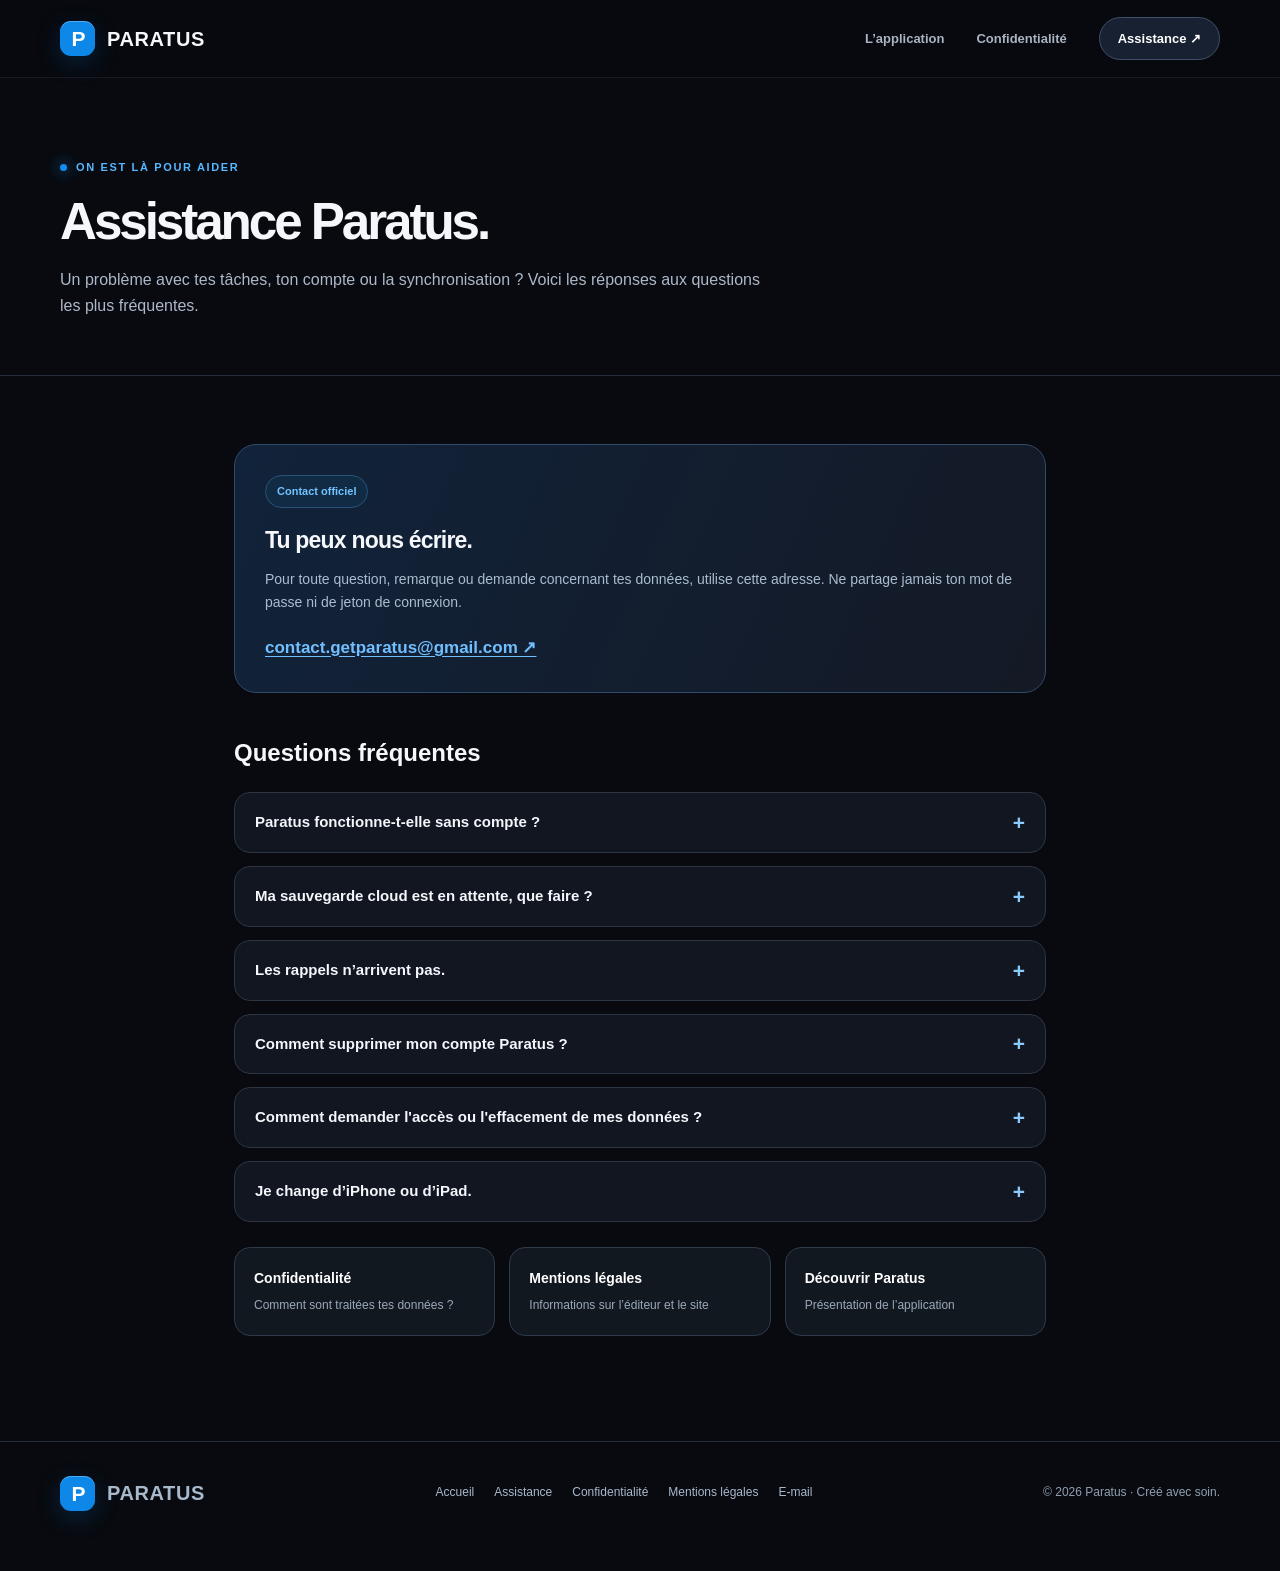
==== assistance.html @ 4e9876fb "Création du site officiel Paratus" ====
<!doctype html><html lang="fr"><head><title>Assistance — Paratus</title><meta name="description" content="Aide, réponses aux questions fréquentes et contact officiel Paratus."><link rel="canonical" href="https://getparatus.fr/assistance.html"><meta charset="utf-8"><meta name="viewport" content="width=device-width,initial-scale=1"><meta name="theme-color" content="#080a0f"><link rel="icon" href="assets/mark.svg" type="image/svg+xml"><link rel="stylesheet" href="assets/styles.css"><meta name="author" content="Paratus"><meta name="robots" content="noindex,nofollow"></head><body><a class="skip" href="#contenu">Passer au contenu</a><header class="nav-shell"><nav class="nav container" aria-label="Navigation principale"><a class="wordmark" href="index.html" aria-label="Paratus, accueil"><span class="mark" aria-hidden="true">P</span> PARATUS</a><div class="links"><a href="index.html" data-nav="home">L’application</a><a href="confidentialite.html" data-nav="privacy">Confidentialité</a><a href="assistance.html" class="nav-contact" data-nav="support" aria-current="page">Assistance ↗</a></div></nav></header><main id="contenu"><header class="page-hero"><div class="container"><span class="eyebrow">On est là pour aider</span><h1>Assistance Paratus.</h1><p>Un problème avec tes tâches, ton compte ou la synchronisation ? Voici les réponses aux questions les plus fréquentes.</p></div></header><div class="page-body"><div class="contact-panel"><span class="pill">Contact officiel</span><h2 style="margin-top:14px">Tu peux nous écrire.</h2><p>Pour toute question, remarque ou demande concernant tes données, utilise cette adresse. Ne partage jamais ton mot de passe ni de jeton de connexion.</p><a class="contact-mail" href="mailto:contact.getparatus@gmail.com?subject=Assistance%20Paratus">contact.getparatus@gmail.com ↗</a></div><h2>Questions fréquentes</h2><div class="faq"><details><summary>Paratus fonctionne-t-elle sans compte ?</summary><p>Oui. Tes tâches, matières et préférences restent sur l’appareil. La synchronisation avec Firebase nécessite une connexion facultative via Google ou Apple.</p></details><details><summary>Ma sauvegarde cloud est en attente, que faire ?</summary><p>Vérifie ta connexion Internet, puis consulte Réglages → Profil et compte → Sauvegarde et synchronisation. La reprise s’effectue lorsque l’application est utilisée et qu’une connexion est disponible. Si un conflit est signalé, évite de supprimer ou réinstaller l’application avant de demander de l’aide.</p></details><details><summary>Les rappels n’arrivent pas.</summary><p>Vérifie les autorisations de notification d’iOS/iPadOS, les préférences de rappel de Paratus et les horaires des tâches. Les rappels sont locaux et soumis aux limitations du système.</p></details><details><summary>Comment supprimer mon compte Paratus ?</summary><p>Dans Paratus, ouvre Réglages → Profil et compte → Supprimer mon compte et suis les confirmations. Cette action ne supprime pas ton compte Google ni ton identifiant Apple personnel. En cas de difficulté, écris-nous à l’adresse ci-dessus.</p></details><details><summary>Comment demander l'accès ou l'effacement de mes données ?</summary><p>Écris-nous depuis l’adresse liée à ton compte, en précisant qu’il s’agit d’une demande relative aux données personnelles. N’envoie pas d’informations confidentielles supplémentaires sans nécessité.</p></details><details><summary>Je change d’iPhone ou d’iPad.</summary><p>Si tu utilisais la synchronisation avec un compte, reconnecte-toi avec la même identité Google ou Apple. Avant toute réinitialisation de ton ancien appareil, vérifie que la sauvegarde est à jour.</p></details></div><div class="more-grid"><a href="confidentialite.html">Confidentialité <small>Comment sont traitées tes données ?</small></a><a href="mentions-legales.html">Mentions légales <small>Informations sur l’éditeur et le site</small></a><a href="index.html">Découvrir Paratus <small>Présentation de l’application</small></a></div></div></main><footer class="footer"><div class="container footer-grid"><a class="wordmark" href="index.html"><span class="mark" aria-hidden="true">P</span> PARATUS</a><div class="footer-links"><a href="index.html">Accueil</a><a href="assistance.html">Assistance</a><a href="confidentialite.html">Confidentialité</a><a href="mentions-legales.html">Mentions légales</a><a href="mailto:contact.getparatus@gmail.com">E-mail</a></div><span>© 2026 Paratus · Créé avec soin.</span></div></footer></body></html>
---- assets/styles.css ----
:root{--bg:#080a0f;--surface:#10141d;--surface2:#151b27;--border:#29303e;--ink:#f5f7fb;--muted:#a0aabe;--muted2:#79869a;--blue:#118cf1;--blue2:#56b8ff;--purple:#ae77de;--radius:26px}*{box-sizing:border-box}html{scroll-behavior:smooth}body{margin:0;background:var(--bg);color:var(--ink);font-family:Inter,ui-sans-serif,-apple-system,BlinkMacSystemFont,"Segoe UI",sans-serif;font-size:16px;line-height:1.65;-webkit-font-smoothing:antialiased}a{color:inherit}button,input{font:inherit}a:focus-visible,button:focus-visible{outline:3px solid var(--blue2);outline-offset:4px;border-radius:4px}::selection{background:#1777b7;color:white}.skip{position:absolute;left:-9999px;top:0;background:#fff;color:#000;padding:9px;z-index:99}.skip:focus{left:12px;top:12px} .container{width:min(1160px,calc(100% - 48px));margin-inline:auto}.nav-shell{position:sticky;top:0;z-index:50;background:rgba(8,10,15,.78);backdrop-filter:blur(22px);border-bottom:1px solid rgba(255,255,255,.07)}.nav{height:77px;display:flex;align-items:center;gap:40px;justify-content:space-between}.wordmark{display:inline-flex;align-items:center;gap:12px;font-size:20px;font-weight:850;letter-spacing:.03em;text-decoration:none;line-height:1}.mark{width:35px;height:35px;display:grid;place-items:center;background:#0e88e8;border-radius:11px;box-shadow:inset 0 1px 0 #73c5ff99,0 7px 25px #0381e738;font-size:21px;letter-spacing:-.09em;font-weight:800;color:white}.links{display:flex;align-items:center;gap:32px}.links a{font-size:13px;font-weight:650;color:#abb3c2;text-decoration:none;transition:color .15s}.links a:hover,.links a[aria-current=page]{color:#fff}.nav-contact{border:1px solid #405068;background:#182132;padding:10px 18px!important;border-radius:999px;color:#fff!important}.nav-contact:hover{border-color:#76bfff!important}.hero{position:relative;padding:106px 0 90px;overflow:hidden}.hero:before{content:"";position:absolute;pointer-events:none;width:760px;height:650px;right:-130px;top:-140px;background:radial-gradient(closest-side,#0b56a029,transparent 75%);filter:blur(12px)}.hero .container{display:grid;grid-template-columns:minmax(0,1fr) minmax(390px,500px);align-items:center;gap:60px}.eyebrow{display:inline-flex;align-items:center;gap:9px;text-transform:uppercase;letter-spacing:.15em;font-weight:780;font-size:11px;color:var(--blue2)}.eyebrow:before{content:"";width:7px;height:7px;background:var(--blue);border-radius:50%;box-shadow:0 0 14px #1697ff}.hero h1{font-size:clamp(48px,5.1vw,77px);line-height:1.045;letter-spacing:-.066em;font-weight:780;margin:23px 0 25px;max-width:660px}.hero h1 em{font-style:normal;color:#50b4ff}.lead{color:var(--muted);font-size:18px;line-height:1.8;max-width:550px;margin:0}.cta-row{display:flex;gap:12px;flex-wrap:wrap;margin:36px 0 27px}.btn{display:inline-flex;gap:9px;align-items:center;justify-content:center;min-height:50px;padding:11px 21px;border-radius:14px;border:1px solid #374152;text-decoration:none;font-weight:680;font-size:13px;transition:background .2s,border-color .2s,transform .2s}.btn:hover{transform:translateY(-2px)}.btn.primary{background:var(--blue);border-color:var(--blue);color:#fff;box-shadow:0 12px 35px #0886e62b}.btn.primary:hover{background:#259efa}.btn.ghost{background:#141923}.btn.ghost:hover{background:#212a39}.hero-note{color:#7d8899;font-size:12px;display:flex;align-items:center;gap:9px}.hero-note:before{content:"";width:18px;height:18px;background:radial-gradient(circle,#1fbe9f 3px,transparent 4px);border:1px solid #286559;border-radius:100%}.product-scene{min-height:590px;display:flex;align-items:center;justify-content:center;position:relative}.product-scene:after{content:"";position:absolute;z-index:-1;width:370px;height:500px;background:radial-gradient(#167cbb2d,transparent 70%);filter:blur(22px)}.phone{width:320px;height:594px;border:8px solid #292e3a;border-radius:49px;background:#070b10;box-shadow:0 40px 100px #000a,0 0 0 1px #59687d50,inset 0 0 0 1px #000;position:relative;overflow:hidden;transform:rotate(6deg);transition:transform .4s}.phone:hover{transform:rotate(3deg) translateY(-5px)}.phone:before{content:"";position:absolute;z-index:10;top:9px;left:50%;transform:translateX(-50%);width:88px;height:21px;border-radius:15px;background:#030406}.phone-screen{padding:51px 18px 19px;height:100%;overflow:hidden}.mini-top{font-size:9px;color:#909aa8;letter-spacing:.06em;text-transform:uppercase}.mini-head{font-size:26px;font-weight:780;letter-spacing:-.045em;line-height:1.2;margin:5px 0 24px}.mini-section{display:flex;justify-content:space-between;align-items:center;font-size:10px;color:#aab4c5;margin-bottom:13px}.mini-section strong{font-size:15px;color:#fff}.mini-calendar{display:grid;grid-template-columns:repeat(7,1fr);gap:4px;margin:0 0 21px}.mini-day{padding:8px 0;text-align:center;border-radius:9px;background:#111823;border:1px solid #293345;font-size:10px;color:#9daabd}.mini-day span{display:block;font-size:7px;color:#63758a}.mini-day.current{background:#0d63b1;border-color:#168ff0;color:white}.mini-day.current span{color:#c1e6ff}.mini-task{padding:13px;background:linear-gradient(115deg,#1b2537,#101923);border:1px solid #334764;border-left:3px solid #5caeff;border-radius:15px;margin-bottom:9px}.mini-task.purple{border-left-color:#bc8cf2;background:linear-gradient(110deg,#242038,#171321)}.mini-task .tag{display:block;font-size:8px;letter-spacing:.1em;font-weight:800;text-transform:uppercase;color:#8abdf0}.mini-task.purple .tag{color:#bda0ec}.mini-task strong{display:block;font-size:12px;line-height:1.3;margin-top:5px;color:#f9fafe}.mini-task small{display:block;margin-top:9px;color:#93a6bd;font-size:9px}.mini-floating{position:absolute;z-index:3;right:-4%;top:22%;background:#151c29e9;border:1px solid #465b74;box-shadow:0 25px 60px #0009;padding:16px 20px;border-radius:17px;font-size:11px;font-weight:700;transform:rotate(-6deg);backdrop-filter:blur(12px)}.mini-floating .fstatus{color:#70d5b6;font-size:10px;margin-bottom:4px}.mini-floating strong{font-size:14px}.float-dots{position:absolute;left:0;bottom:17%;border:1px solid #344054;background:#141923e8;border-radius:12px;padding:15px 18px;box-shadow:0 12px 40px #0007;font-size:11px;color:#c4cde0;transform:rotate(-7deg)}.float-dots .dots{display:flex;gap:5px;margin-bottom:8px}.float-dots i{display:block;width:19px;height:5px;border-radius:9px;background:#168bf2}.float-dots i:nth-child(2){background:#bd8bea;width:12px}.float-dots i:nth-child(3){background:#48c9a8;width:9px}.section{padding:92px 0}.section-title{font-size:clamp(31px,3vw,48px);letter-spacing:-.055em;font-weight:770;line-height:1.13;margin:12px 0 17px;max-width:670px}.section-intro{color:#9eabbd;max-width:650px;font-size:16px;margin:0 0 39px}.features{display:grid;grid-template-columns:repeat(3,1fr);gap:16px}.feature{background:linear-gradient(135deg,#141922,#10141b);border:1px solid #293241;border-radius:22px;padding:28px;min-height:255px}.feature svg{width:32px;height:32px;margin-bottom:19px}.feature h3{font-size:18px;line-height:1.3;letter-spacing:-.028em;margin:0 0 8px}.feature p{font-size:13px;line-height:1.75;color:#98a5b7;margin:0}.feature .feature-icon{display:grid;place-items:center;width:48px;height:48px;background:#14273d;border:1px solid #234669;border-radius:15px;margin-bottom:20px;color:#4db4ff;font-size:23px}.feature:nth-child(2) .feature-icon{background:#281a36;border-color:#503763;color:#cc9afa}.feature:nth-child(3) .feature-icon{background:#163029;border-color:#295746;color:#76d9aa}.statement{margin:40px 0 0;background:linear-gradient(110deg,#0b3970,#132239 70%);border:1px solid #2c608e;border-radius:28px;padding:44px 48px;display:flex;align-items:center;gap:40px;justify-content:space-between}.statement h3{font-size:28px;letter-spacing:-.045em;line-height:1.16;margin:0 0 10px}.statement p{margin:0;color:#b6d2e9;max-width:580px;font-size:14px}.privacy-callout{margin:20px 0 0;display:grid;grid-template-columns:1fr 1fr;gap:16px}.info-tile{border-radius:22px;background:#111723;border:1px solid #29384c;padding:30px}.info-tile h3{font-size:17px;letter-spacing:-.02em;margin:0 0 6px}.info-tile p{font-size:13px;color:#9aacc2;margin:0 0 20px}.quiet-link{color:#69bcff;font-size:13px;font-weight:650;text-decoration:none}.quiet-link:hover{text-decoration:underline}.footer{border-top:1px solid #26303b;margin-top:50px;padding:34px 0 60px;color:#90a0b1;font-size:12px}.footer-grid{display:flex;gap:25px;flex-wrap:wrap;align-items:center;justify-content:space-between}.footer a{color:#a8b9cc;text-decoration:none}.footer a:hover{color:#fff}.footer-links{display:flex;gap:20px;flex-wrap:wrap}.page-hero{padding:75px 0 40px;border-bottom:1px solid #242c39}.page-hero h1{font-size:clamp(37px,4vw,59px);line-height:1.1;letter-spacing:-.06em;margin:15px 0}.page-hero p{max-width:720px;color:#aeb8c8;font-size:16px}.page-body{max-width:860px;margin:0 auto;padding:48px 24px 55px}.legal-banner{background:#172130;border:1px solid #4c647a;border-radius:17px;padding:18px 22px;color:#c1d3e4;font-size:13px;margin-bottom:32px}.legal-banner strong{color:white}.legal-section{padding:23px 0 27px;border-bottom:1px solid #27303b}.legal-section h2{font-size:20px;line-height:1.4;letter-spacing:-.028em;margin:0 0 12px}.legal-section p,.legal-section li{margin:0 0 10px;color:#abb6c7;font-size:14px;line-height:1.82}.legal-section a,.page-body a{color:#71bfff;text-underline-offset:3px}.page-body h3{font-size:16px}.contact-panel{padding:30px;background:linear-gradient(115deg,#11233a,#141925);border-radius:22px;border:1px solid #324b6a;margin:20px 0 40px}.contact-panel h2{font-size:23px;letter-spacing:-.035em;margin:0 0 8px}.contact-panel p{color:#aabdd0;font-size:14px;margin:0 0 20px}.contact-mail{font-size:17px;overflow-wrap:anywhere;font-weight:650;color:#8accff}.faq{display:grid;gap:13px}.faq details{border:1px solid #2c3543;background:#111620;border-radius:16px;padding:17px 20px}.faq summary{list-style:none;cursor:pointer;color:#f4f7fb;font-size:15px;font-weight:700;display:flex;align-items:center;justify-content:space-between}.faq summary::-webkit-details-marker{display:none}.faq summary:after{content:'+';color:#8acaff;font-size:21px;line-height:1}.faq details[open] summary:after{content:'–'}.faq details p{font-size:14px;color:#a9b4c5;margin:12px 0 0}.footer-min{padding:42px 0 65px;border-top:1px solid #27303b}.footer-min .container{display:flex;justify-content:space-between;gap:25px;flex-wrap:wrap;font-size:13px;color:#8e9dae}.footer-min a{color:#9cb9d0;text-decoration:none}.pill{display:inline-flex;padding:6px 11px;border:1px solid #28547c;border-radius:999px;background:#112b45;color:#73c4ff;font-size:11px;font-weight:700}.more-grid{display:grid;grid-template-columns:repeat(3,1fr);gap:14px;margin:25px 0 0}.more-grid a{border:1px solid #2e3a4a;background:#121820;border-radius:16px;text-decoration:none;padding:19px;display:flex;flex-direction:column;gap:6px;color:white;font-size:14px;font-weight:700}.more-grid small{font-size:12px;font-weight:400;color:#9aa9ba}.more-grid a:hover{border-color:#467cad}@media(max-width:1000px){.hero .container{gap:25px;grid-template-columns:1fr 390px}.mini-floating{right:-2%}.hero h1{font-size:58px}}@media(max-width:800px){.links{gap:14px}.links a{font-size:12px}.hero{padding-top:65px}.hero .container{grid-template-columns:1fr}.hero h1{font-size:clamp(48px,9vw,67px);max-width:690px}.product-scene{min-height:500px}.phone{transform:none;scale:.82;margin-top:-60px}.phone:hover{transform:none}.mini-floating{right:7%;top:23%}.float-dots{left:7%;bottom:8%}.features{grid-template-columns:1fr 1fr}.statement{padding:30px;flex-direction:column;align-items:flex-start;gap:20px}}@media(max-width:600px){.container{width:min(100% - 36px,1160px)}.nav{height:68px}.wordmark{font-size:17px}.mark{width:31px;height:31px;font-size:18px}.links{gap:13px}.links a:not(.nav-contact){display:none}.nav-contact{font-size:11px;padding:8px 13px!important}.hero{padding:62px 0 10px}.hero h1{font-size:52px}.lead{font-size:15px}.product-scene{margin:15px -12px 0;min-height:508px}.phone{scale:.78;margin-top:-63px}.mini-floating{right:0;top:22%;padding:12px}.float-dots{left:3%;bottom:12%;padding:11px}.section{padding:68px 0}.section-title{font-size:37px}.features,.privacy-callout,.more-grid{grid-template-columns:1fr}.feature{min-height:auto;padding:24px}.statement{margin-top:22px;padding:27px}.statement h3{font-size:25px}.page-hero{padding:50px 0 33px}.page-body{padding:28px 18px 48px}.contact-mail{font-size:14px}.footer-grid{align-items:flex-start;flex-direction:column;gap:18px}.legal-banner{padding:16px}}@media(prefers-reduced-motion:reduce){*,*:before,*:after{scroll-behavior:auto!important;transition:none!important}}
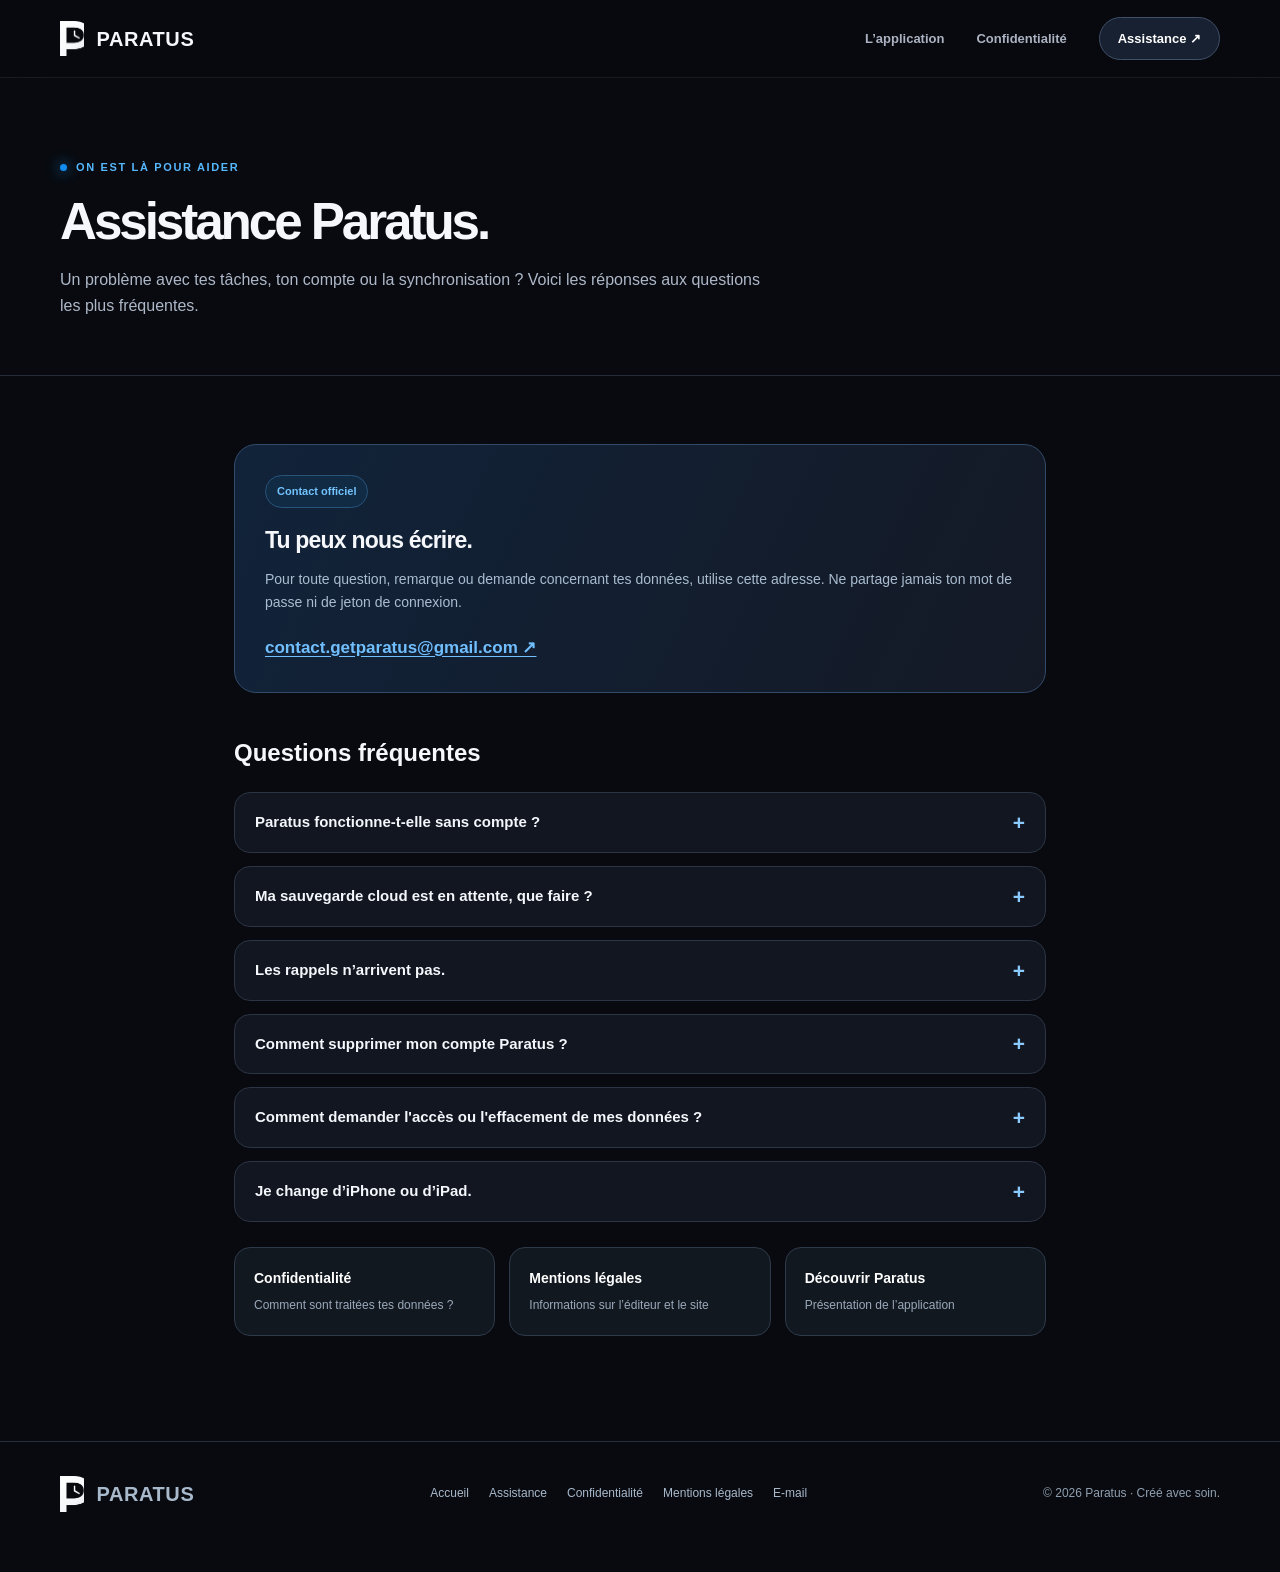
==== commit 98236a3d: "Site Paratus : accueil cinématique et interactions web" ====
--- a/assistance.html
+++ b/assistance.html
@@ -1 +1 @@
-<!doctype html><html lang="fr"><head><title>Assistance — Paratus</title><meta name="description" content="Aide, réponses aux questions fréquentes et contact officiel Paratus."><link rel="canonical" href="https://getparatus.fr/assistance.html"><meta charset="utf-8"><meta name="viewport" content="width=device-width,initial-scale=1"><meta name="theme-color" content="#080a0f"><link rel="icon" href="assets/mark.svg" type="image/svg+xml"><link rel="stylesheet" href="assets/styles.css"><meta name="author" content="Paratus"><meta name="robots" content="noindex,nofollow"></head><body><a class="skip" href="#contenu">Passer au contenu</a><header class="nav-shell"><nav class="nav container" aria-label="Navigation principale"><a class="wordmark" href="index.html" aria-label="Paratus, accueil"><span class="mark" aria-hidden="true">P</span> PARATUS</a><div class="links"><a href="index.html" data-nav="home">L’application</a><a href="confidentialite.html" data-nav="privacy">Confidentialité</a><a href="assistance.html" class="nav-contact" data-nav="support" aria-current="page">Assistance ↗</a></div></nav></header><main id="contenu"><header class="page-hero"><div class="container"><span class="eyebrow">On est là pour aider</span><h1>Assistance Paratus.</h1><p>Un problème avec tes tâches, ton compte ou la synchronisation ? Voici les réponses aux questions les plus fréquentes.</p></div></header><div class="page-body"><div class="contact-panel"><span class="pill">Contact officiel</span><h2 style="margin-top:14px">Tu peux nous écrire.</h2><p>Pour toute question, remarque ou demande concernant tes données, utilise cette adresse. Ne partage jamais ton mot de passe ni de jeton de connexion.</p><a class="contact-mail" href="mailto:contact.getparatus@gmail.com?subject=Assistance%20Paratus">contact.getparatus@gmail.com ↗</a></div><h2>Questions fréquentes</h2><div class="faq"><details><summary>Paratus fonctionne-t-elle sans compte ?</summary><p>Oui. Tes tâches, matières et préférences restent sur l’appareil. La synchronisation avec Firebase nécessite une connexion facultative via Google ou Apple.</p></details><details><summary>Ma sauvegarde cloud est en attente, que faire ?</summary><p>Vérifie ta connexion Internet, puis consulte Réglages → Profil et compte → Sauvegarde et synchronisation. La reprise s’effectue lorsque l’application est utilisée et qu’une connexion est disponible. Si un conflit est signalé, évite de supprimer ou réinstaller l’application avant de demander de l’aide.</p></details><details><summary>Les rappels n’arrivent pas.</summary><p>Vérifie les autorisations de notification d’iOS/iPadOS, les préférences de rappel de Paratus et les horaires des tâches. Les rappels sont locaux et soumis aux limitations du système.</p></details><details><summary>Comment supprimer mon compte Paratus ?</summary><p>Dans Paratus, ouvre Réglages → Profil et compte → Supprimer mon compte et suis les confirmations. Cette action ne supprime pas ton compte Google ni ton identifiant Apple personnel. En cas de difficulté, écris-nous à l’adresse ci-dessus.</p></details><details><summary>Comment demander l'accès ou l'effacement de mes données ?</summary><p>Écris-nous depuis l’adresse liée à ton compte, en précisant qu’il s’agit d’une demande relative aux données personnelles. N’envoie pas d’informations confidentielles supplémentaires sans nécessité.</p></details><details><summary>Je change d’iPhone ou d’iPad.</summary><p>Si tu utilisais la synchronisation avec un compte, reconnecte-toi avec la même identité Google ou Apple. Avant toute réinitialisation de ton ancien appareil, vérifie que la sauvegarde est à jour.</p></details></div><div class="more-grid"><a href="confidentialite.html">Confidentialité <small>Comment sont traitées tes données ?</small></a><a href="mentions-legales.html">Mentions légales <small>Informations sur l’éditeur et le site</small></a><a href="index.html">Découvrir Paratus <small>Présentation de l’application</small></a></div></div></main><footer class="footer"><div class="container footer-grid"><a class="wordmark" href="index.html"><span class="mark" aria-hidden="true">P</span> PARATUS</a><div class="footer-links"><a href="index.html">Accueil</a><a href="assistance.html">Assistance</a><a href="confidentialite.html">Confidentialité</a><a href="mentions-legales.html">Mentions légales</a><a href="mailto:contact.getparatus@gmail.com">E-mail</a></div><span>© 2026 Paratus · Créé avec soin.</span></div></footer></body></html>+<!doctype html><html lang="fr"><head><title>Assistance — Paratus</title><meta name="description" content="Aide, réponses aux questions fréquentes et contact officiel Paratus."><link rel="canonical" href="https://getparatus.fr/assistance.html"><meta charset="utf-8"><meta name="viewport" content="width=device-width,initial-scale=1"><meta name="theme-color" content="#080a0f"><link rel="icon" href="assets/favicon.png" type="image/png"><link rel="stylesheet" href="assets/styles.css"><meta name="author" content="Paratus"><meta name="robots" content="noindex,nofollow"></head><body><a class="skip" href="#contenu">Passer au contenu</a><header class="nav-shell"><nav class="nav container" aria-label="Navigation principale"><a class="wordmark" href="index.html" aria-label="Paratus, accueil"><img class="brand-symbol" src="assets/logo-paratus.png" alt="" width="31" height="42"> PARATUS</a><div class="links"><a href="index.html" data-nav="home">L’application</a><a href="confidentialite.html" data-nav="privacy">Confidentialité</a><a href="assistance.html" class="nav-contact" data-nav="support" aria-current="page">Assistance ↗</a></div></nav></header><main id="contenu"><header class="page-hero"><div class="container"><span class="eyebrow">On est là pour aider</span><h1>Assistance Paratus.</h1><p>Un problème avec tes tâches, ton compte ou la synchronisation ? Voici les réponses aux questions les plus fréquentes.</p></div></header><div class="page-body"><div class="contact-panel"><span class="pill">Contact officiel</span><h2 style="margin-top:14px">Tu peux nous écrire.</h2><p>Pour toute question, remarque ou demande concernant tes données, utilise cette adresse. Ne partage jamais ton mot de passe ni de jeton de connexion.</p><a class="contact-mail" href="mailto:contact.getparatus@gmail.com?subject=Assistance%20Paratus">contact.getparatus@gmail.com ↗</a></div><h2>Questions fréquentes</h2><div class="faq"><details><summary>Paratus fonctionne-t-elle sans compte ?</summary><p>Oui. Tes tâches, matières et préférences restent sur l’appareil. La synchronisation avec Firebase nécessite une connexion facultative via Google ou Apple.</p></details><details><summary>Ma sauvegarde cloud est en attente, que faire ?</summary><p>Vérifie ta connexion Internet, puis consulte Réglages → Profil et compte → Sauvegarde et synchronisation. La reprise s’effectue lorsque l’application est utilisée et qu’une connexion est disponible. Si un conflit est signalé, évite de supprimer ou réinstaller l’application avant de demander de l’aide.</p></details><details><summary>Les rappels n’arrivent pas.</summary><p>Vérifie les autorisations de notification d’iOS/iPadOS, les préférences de rappel de Paratus et les horaires des tâches. Les rappels sont locaux et soumis aux limitations du système.</p></details><details><summary>Comment supprimer mon compte Paratus ?</summary><p>Dans Paratus, ouvre Réglages → Profil et compte → Supprimer mon compte et suis les confirmations. Cette action ne supprime pas ton compte Google ni ton identifiant Apple personnel. En cas de difficulté, écris-nous à l’adresse ci-dessus.</p></details><details><summary>Comment demander l'accès ou l'effacement de mes données ?</summary><p>Écris-nous depuis l’adresse liée à ton compte, en précisant qu’il s’agit d’une demande relative aux données personnelles. N’envoie pas d’informations confidentielles supplémentaires sans nécessité.</p></details><details><summary>Je change d’iPhone ou d’iPad.</summary><p>Si tu utilisais la synchronisation avec un compte, reconnecte-toi avec la même identité Google ou Apple. Avant toute réinitialisation de ton ancien appareil, vérifie que la sauvegarde est à jour.</p></details></div><div class="more-grid"><a href="confidentialite.html">Confidentialité <small>Comment sont traitées tes données ?</small></a><a href="mentions-legales.html">Mentions légales <small>Informations sur l’éditeur et le site</small></a><a href="index.html">Découvrir Paratus <small>Présentation de l’application</small></a></div></div></main><footer class="footer"><div class="container footer-grid"><a class="wordmark" href="index.html"><img class="brand-symbol" src="assets/logo-paratus.png" alt="" width="31" height="42"> PARATUS</a><div class="footer-links"><a href="index.html">Accueil</a><a href="assistance.html">Assistance</a><a href="confidentialite.html">Confidentialité</a><a href="mentions-legales.html">Mentions légales</a><a href="mailto:contact.getparatus@gmail.com">E-mail</a></div><span>© 2026 Paratus · Créé avec soin.</span></div></footer></body></html>
--- a/assets/styles.css
+++ b/assets/styles.css
@@ -1 +1,4 @@
 :root{--bg:#080a0f;--surface:#10141d;--surface2:#151b27;--border:#29303e;--ink:#f5f7fb;--muted:#a0aabe;--muted2:#79869a;--blue:#118cf1;--blue2:#56b8ff;--purple:#ae77de;--radius:26px}*{box-sizing:border-box}html{scroll-behavior:smooth}body{margin:0;background:var(--bg);color:var(--ink);font-family:Inter,ui-sans-serif,-apple-system,BlinkMacSystemFont,"Segoe UI",sans-serif;font-size:16px;line-height:1.65;-webkit-font-smoothing:antialiased}a{color:inherit}button,input{font:inherit}a:focus-visible,button:focus-visible{outline:3px solid var(--blue2);outline-offset:4px;border-radius:4px}::selection{background:#1777b7;color:white}.skip{position:absolute;left:-9999px;top:0;background:#fff;color:#000;padding:9px;z-index:99}.skip:focus{left:12px;top:12px} .container{width:min(1160px,calc(100% - 48px));margin-inline:auto}.nav-shell{position:sticky;top:0;z-index:50;background:rgba(8,10,15,.78);backdrop-filter:blur(22px);border-bottom:1px solid rgba(255,255,255,.07)}.nav{height:77px;display:flex;align-items:center;gap:40px;justify-content:space-between}.wordmark{display:inline-flex;align-items:center;gap:12px;font-size:20px;font-weight:850;letter-spacing:.03em;text-decoration:none;line-height:1}.mark{width:35px;height:35px;display:grid;place-items:center;background:#0e88e8;border-radius:11px;box-shadow:inset 0 1px 0 #73c5ff99,0 7px 25px #0381e738;font-size:21px;letter-spacing:-.09em;font-weight:800;color:white}.links{display:flex;align-items:center;gap:32px}.links a{font-size:13px;font-weight:650;color:#abb3c2;text-decoration:none;transition:color .15s}.links a:hover,.links a[aria-current=page]{color:#fff}.nav-contact{border:1px solid #405068;background:#182132;padding:10px 18px!important;border-radius:999px;color:#fff!important}.nav-contact:hover{border-color:#76bfff!important}.hero{position:relative;padding:106px 0 90px;overflow:hidden}.hero:before{content:"";position:absolute;pointer-events:none;width:760px;height:650px;right:-130px;top:-140px;background:radial-gradient(closest-side,#0b56a029,transparent 75%);filter:blur(12px)}.hero .container{display:grid;grid-template-columns:minmax(0,1fr) minmax(390px,500px);align-items:center;gap:60px}.eyebrow{display:inline-flex;align-items:center;gap:9px;text-transform:uppercase;letter-spacing:.15em;font-weight:780;font-size:11px;color:var(--blue2)}.eyebrow:before{content:"";width:7px;height:7px;background:var(--blue);border-radius:50%;box-shadow:0 0 14px #1697ff}.hero h1{font-size:clamp(48px,5.1vw,77px);line-height:1.045;letter-spacing:-.066em;font-weight:780;margin:23px 0 25px;max-width:660px}.hero h1 em{font-style:normal;color:#50b4ff}.lead{color:var(--muted);font-size:18px;line-height:1.8;max-width:550px;margin:0}.cta-row{display:flex;gap:12px;flex-wrap:wrap;margin:36px 0 27px}.btn{display:inline-flex;gap:9px;align-items:center;justify-content:center;min-height:50px;padding:11px 21px;border-radius:14px;border:1px solid #374152;text-decoration:none;font-weight:680;font-size:13px;transition:background .2s,border-color .2s,transform .2s}.btn:hover{transform:translateY(-2px)}.btn.primary{background:var(--blue);border-color:var(--blue);color:#fff;box-shadow:0 12px 35px #0886e62b}.btn.primary:hover{background:#259efa}.btn.ghost{background:#141923}.btn.ghost:hover{background:#212a39}.hero-note{color:#7d8899;font-size:12px;display:flex;align-items:center;gap:9px}.hero-note:before{content:"";width:18px;height:18px;background:radial-gradient(circle,#1fbe9f 3px,transparent 4px);border:1px solid #286559;border-radius:100%}.product-scene{min-height:590px;display:flex;align-items:center;justify-content:center;position:relative}.product-scene:after{content:"";position:absolute;z-index:-1;width:370px;height:500px;background:radial-gradient(#167cbb2d,transparent 70%);filter:blur(22px)}.phone{width:320px;height:594px;border:8px solid #292e3a;border-radius:49px;background:#070b10;box-shadow:0 40px 100px #000a,0 0 0 1px #59687d50,inset 0 0 0 1px #000;position:relative;overflow:hidden;transform:rotate(6deg);transition:transform .4s}.phone:hover{transform:rotate(3deg) translateY(-5px)}.phone:before{content:"";position:absolute;z-index:10;top:9px;left:50%;transform:translateX(-50%);width:88px;height:21px;border-radius:15px;background:#030406}.phone-screen{padding:51px 18px 19px;height:100%;overflow:hidden}.mini-top{font-size:9px;color:#909aa8;letter-spacing:.06em;text-transform:uppercase}.mini-head{font-size:26px;font-weight:780;letter-spacing:-.045em;line-height:1.2;margin:5px 0 24px}.mini-section{display:flex;justify-content:space-between;align-items:center;font-size:10px;color:#aab4c5;margin-bottom:13px}.mini-section strong{font-size:15px;color:#fff}.mini-calendar{display:grid;grid-template-columns:repeat(7,1fr);gap:4px;margin:0 0 21px}.mini-day{padding:8px 0;text-align:center;border-radius:9px;background:#111823;border:1px solid #293345;font-size:10px;color:#9daabd}.mini-day span{display:block;font-size:7px;color:#63758a}.mini-day.current{background:#0d63b1;border-color:#168ff0;color:white}.mini-day.current span{color:#c1e6ff}.mini-task{padding:13px;background:linear-gradient(115deg,#1b2537,#101923);border:1px solid #334764;border-left:3px solid #5caeff;border-radius:15px;margin-bottom:9px}.mini-task.purple{border-left-color:#bc8cf2;background:linear-gradient(110deg,#242038,#171321)}.mini-task .tag{display:block;font-size:8px;letter-spacing:.1em;font-weight:800;text-transform:uppercase;color:#8abdf0}.mini-task.purple .tag{color:#bda0ec}.mini-task strong{display:block;font-size:12px;line-height:1.3;margin-top:5px;color:#f9fafe}.mini-task small{display:block;margin-top:9px;color:#93a6bd;font-size:9px}.mini-floating{position:absolute;z-index:3;right:-4%;top:22%;background:#151c29e9;border:1px solid #465b74;box-shadow:0 25px 60px #0009;padding:16px 20px;border-radius:17px;font-size:11px;font-weight:700;transform:rotate(-6deg);backdrop-filter:blur(12px)}.mini-floating .fstatus{color:#70d5b6;font-size:10px;margin-bottom:4px}.mini-floating strong{font-size:14px}.float-dots{position:absolute;left:0;bottom:17%;border:1px solid #344054;background:#141923e8;border-radius:12px;padding:15px 18px;box-shadow:0 12px 40px #0007;font-size:11px;color:#c4cde0;transform:rotate(-7deg)}.float-dots .dots{display:flex;gap:5px;margin-bottom:8px}.float-dots i{display:block;width:19px;height:5px;border-radius:9px;background:#168bf2}.float-dots i:nth-child(2){background:#bd8bea;width:12px}.float-dots i:nth-child(3){background:#48c9a8;width:9px}.section{padding:92px 0}.section-title{font-size:clamp(31px,3vw,48px);letter-spacing:-.055em;font-weight:770;line-height:1.13;margin:12px 0 17px;max-width:670px}.section-intro{color:#9eabbd;max-width:650px;font-size:16px;margin:0 0 39px}.features{display:grid;grid-template-columns:repeat(3,1fr);gap:16px}.feature{background:linear-gradient(135deg,#141922,#10141b);border:1px solid #293241;border-radius:22px;padding:28px;min-height:255px}.feature svg{width:32px;height:32px;margin-bottom:19px}.feature h3{font-size:18px;line-height:1.3;letter-spacing:-.028em;margin:0 0 8px}.feature p{font-size:13px;line-height:1.75;color:#98a5b7;margin:0}.feature .feature-icon{display:grid;place-items:center;width:48px;height:48px;background:#14273d;border:1px solid #234669;border-radius:15px;margin-bottom:20px;color:#4db4ff;font-size:23px}.feature:nth-child(2) .feature-icon{background:#281a36;border-color:#503763;color:#cc9afa}.feature:nth-child(3) .feature-icon{background:#163029;border-color:#295746;color:#76d9aa}.statement{margin:40px 0 0;background:linear-gradient(110deg,#0b3970,#132239 70%);border:1px solid #2c608e;border-radius:28px;padding:44px 48px;display:flex;align-items:center;gap:40px;justify-content:space-between}.statement h3{font-size:28px;letter-spacing:-.045em;line-height:1.16;margin:0 0 10px}.statement p{margin:0;color:#b6d2e9;max-width:580px;font-size:14px}.privacy-callout{margin:20px 0 0;display:grid;grid-template-columns:1fr 1fr;gap:16px}.info-tile{border-radius:22px;background:#111723;border:1px solid #29384c;padding:30px}.info-tile h3{font-size:17px;letter-spacing:-.02em;margin:0 0 6px}.info-tile p{font-size:13px;color:#9aacc2;margin:0 0 20px}.quiet-link{color:#69bcff;font-size:13px;font-weight:650;text-decoration:none}.quiet-link:hover{text-decoration:underline}.footer{border-top:1px solid #26303b;margin-top:50px;padding:34px 0 60px;color:#90a0b1;font-size:12px}.footer-grid{display:flex;gap:25px;flex-wrap:wrap;align-items:center;justify-content:space-between}.footer a{color:#a8b9cc;text-decoration:none}.footer a:hover{color:#fff}.footer-links{display:flex;gap:20px;flex-wrap:wrap}.page-hero{padding:75px 0 40px;border-bottom:1px solid #242c39}.page-hero h1{font-size:clamp(37px,4vw,59px);line-height:1.1;letter-spacing:-.06em;margin:15px 0}.page-hero p{max-width:720px;color:#aeb8c8;font-size:16px}.page-body{max-width:860px;margin:0 auto;padding:48px 24px 55px}.legal-banner{background:#172130;border:1px solid #4c647a;border-radius:17px;padding:18px 22px;color:#c1d3e4;font-size:13px;margin-bottom:32px}.legal-banner strong{color:white}.legal-section{padding:23px 0 27px;border-bottom:1px solid #27303b}.legal-section h2{font-size:20px;line-height:1.4;letter-spacing:-.028em;margin:0 0 12px}.legal-section p,.legal-section li{margin:0 0 10px;color:#abb6c7;font-size:14px;line-height:1.82}.legal-section a,.page-body a{color:#71bfff;text-underline-offset:3px}.page-body h3{font-size:16px}.contact-panel{padding:30px;background:linear-gradient(115deg,#11233a,#141925);border-radius:22px;border:1px solid #324b6a;margin:20px 0 40px}.contact-panel h2{font-size:23px;letter-spacing:-.035em;margin:0 0 8px}.contact-panel p{color:#aabdd0;font-size:14px;margin:0 0 20px}.contact-mail{font-size:17px;overflow-wrap:anywhere;font-weight:650;color:#8accff}.faq{display:grid;gap:13px}.faq details{border:1px solid #2c3543;background:#111620;border-radius:16px;padding:17px 20px}.faq summary{list-style:none;cursor:pointer;color:#f4f7fb;font-size:15px;font-weight:700;display:flex;align-items:center;justify-content:space-between}.faq summary::-webkit-details-marker{display:none}.faq summary:after{content:'+';color:#8acaff;font-size:21px;line-height:1}.faq details[open] summary:after{content:'–'}.faq details p{font-size:14px;color:#a9b4c5;margin:12px 0 0}.footer-min{padding:42px 0 65px;border-top:1px solid #27303b}.footer-min .container{display:flex;justify-content:space-between;gap:25px;flex-wrap:wrap;font-size:13px;color:#8e9dae}.footer-min a{color:#9cb9d0;text-decoration:none}.pill{display:inline-flex;padding:6px 11px;border:1px solid #28547c;border-radius:999px;background:#112b45;color:#73c4ff;font-size:11px;font-weight:700}.more-grid{display:grid;grid-template-columns:repeat(3,1fr);gap:14px;margin:25px 0 0}.more-grid a{border:1px solid #2e3a4a;background:#121820;border-radius:16px;text-decoration:none;padding:19px;display:flex;flex-direction:column;gap:6px;color:white;font-size:14px;font-weight:700}.more-grid small{font-size:12px;font-weight:400;color:#9aa9ba}.more-grid a:hover{border-color:#467cad}@media(max-width:1000px){.hero .container{gap:25px;grid-template-columns:1fr 390px}.mini-floating{right:-2%}.hero h1{font-size:58px}}@media(max-width:800px){.links{gap:14px}.links a{font-size:12px}.hero{padding-top:65px}.hero .container{grid-template-columns:1fr}.hero h1{font-size:clamp(48px,9vw,67px);max-width:690px}.product-scene{min-height:500px}.phone{transform:none;scale:.82;margin-top:-60px}.phone:hover{transform:none}.mini-floating{right:7%;top:23%}.float-dots{left:7%;bottom:8%}.features{grid-template-columns:1fr 1fr}.statement{padding:30px;flex-direction:column;align-items:flex-start;gap:20px}}@media(max-width:600px){.container{width:min(100% - 36px,1160px)}.nav{height:68px}.wordmark{font-size:17px}.mark{width:31px;height:31px;font-size:18px}.links{gap:13px}.links a:not(.nav-contact){display:none}.nav-contact{font-size:11px;padding:8px 13px!important}.hero{padding:62px 0 10px}.hero h1{font-size:52px}.lead{font-size:15px}.product-scene{margin:15px -12px 0;min-height:508px}.phone{scale:.78;margin-top:-63px}.mini-floating{right:0;top:22%;padding:12px}.float-dots{left:3%;bottom:12%;padding:11px}.section{padding:68px 0}.section-title{font-size:37px}.features,.privacy-callout,.more-grid{grid-template-columns:1fr}.feature{min-height:auto;padding:24px}.statement{margin-top:22px;padding:27px}.statement h3{font-size:25px}.page-hero{padding:50px 0 33px}.page-body{padding:28px 18px 48px}.contact-mail{font-size:14px}.footer-grid{align-items:flex-start;flex-direction:column;gap:18px}.legal-banner{padding:16px}}@media(prefers-reduced-motion:reduce){*,*:before,*:after{scroll-behavior:auto!important;transition:none!important}}
+
+/* New official logo on support and legal pages. */
+.wordmark .brand-symbol{object-fit:contain;width:auto;height:36px;vertical-align:middle}
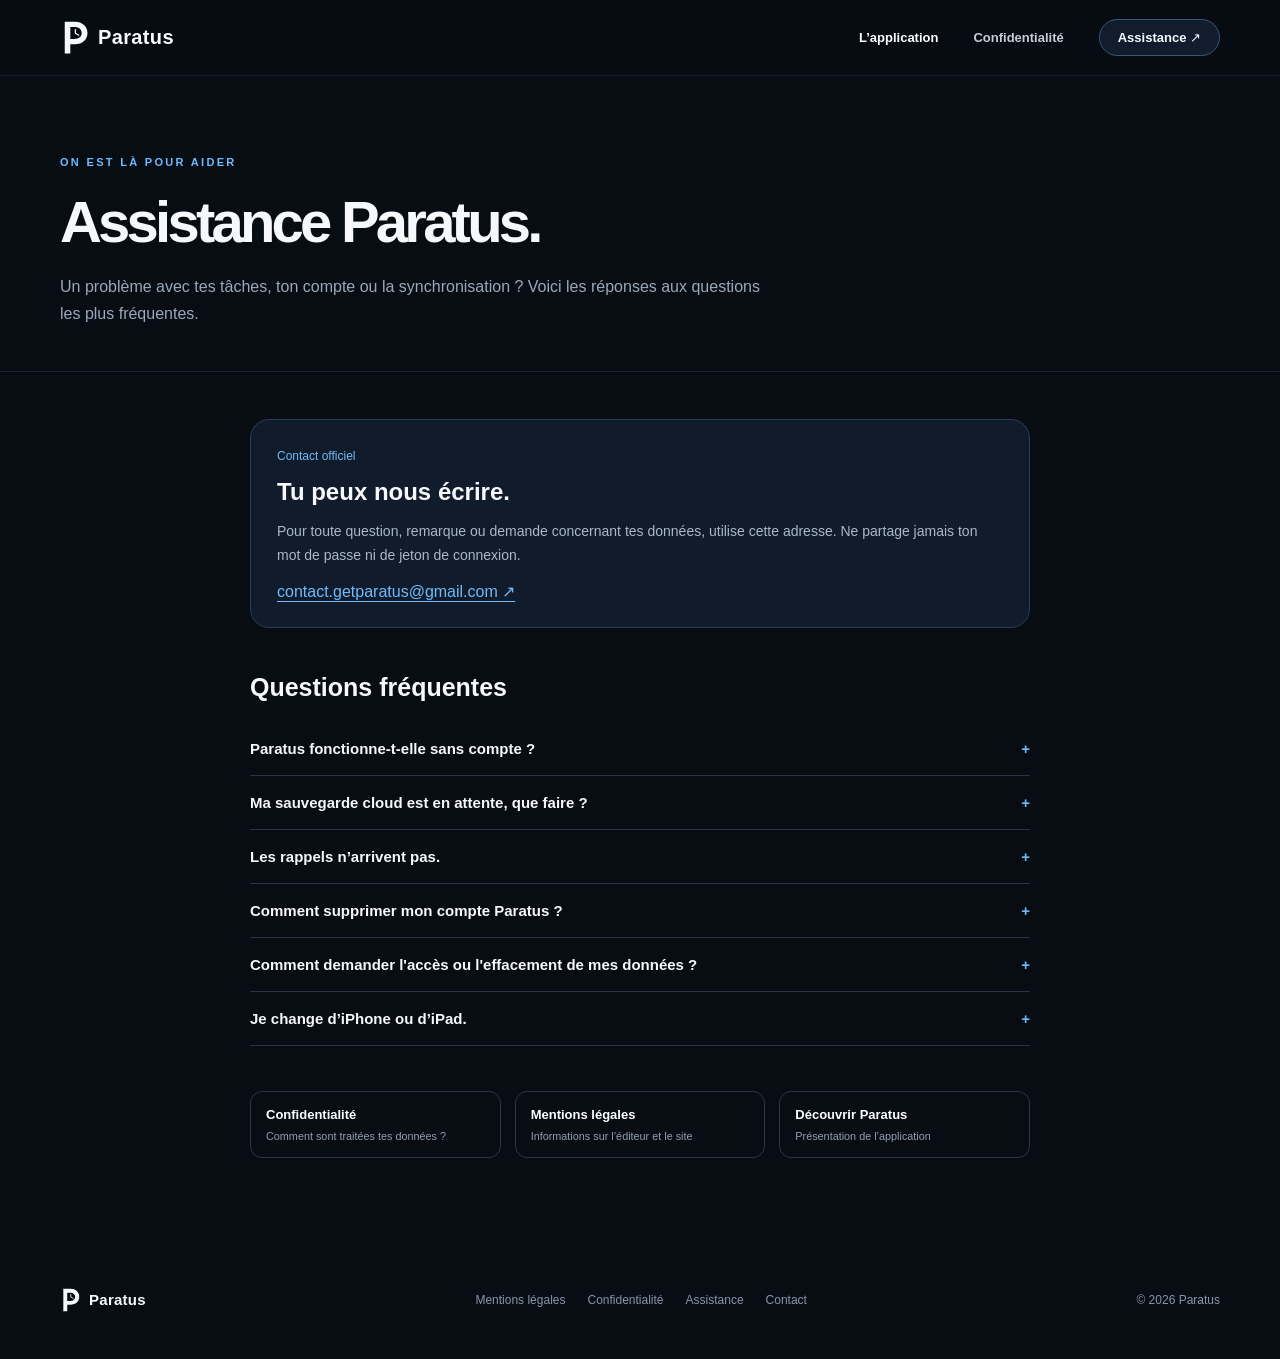
==== commit a2f1b7f8: "Paratus : site premium épuré, vidéo V5 et informations légales" ====
--- a/assistance.html
+++ b/assistance.html
@@ -1 +1 @@
-<!doctype html><html lang="fr"><head><title>Assistance — Paratus</title><meta name="description" content="Aide, réponses aux questions fréquentes et contact officiel Paratus."><link rel="canonical" href="https://getparatus.fr/assistance.html"><meta charset="utf-8"><meta name="viewport" content="width=device-width,initial-scale=1"><meta name="theme-color" content="#080a0f"><link rel="icon" href="assets/favicon.png" type="image/png"><link rel="stylesheet" href="assets/styles.css"><meta name="author" content="Paratus"><meta name="robots" content="noindex,nofollow"></head><body><a class="skip" href="#contenu">Passer au contenu</a><header class="nav-shell"><nav class="nav container" aria-label="Navigation principale"><a class="wordmark" href="index.html" aria-label="Paratus, accueil"><img class="brand-symbol" src="assets/logo-paratus.png" alt="" width="31" height="42"> PARATUS</a><div class="links"><a href="index.html" data-nav="home">L’application</a><a href="confidentialite.html" data-nav="privacy">Confidentialité</a><a href="assistance.html" class="nav-contact" data-nav="support" aria-current="page">Assistance ↗</a></div></nav></header><main id="contenu"><header class="page-hero"><div class="container"><span class="eyebrow">On est là pour aider</span><h1>Assistance Paratus.</h1><p>Un problème avec tes tâches, ton compte ou la synchronisation ? Voici les réponses aux questions les plus fréquentes.</p></div></header><div class="page-body"><div class="contact-panel"><span class="pill">Contact officiel</span><h2 style="margin-top:14px">Tu peux nous écrire.</h2><p>Pour toute question, remarque ou demande concernant tes données, utilise cette adresse. Ne partage jamais ton mot de passe ni de jeton de connexion.</p><a class="contact-mail" href="mailto:contact.getparatus@gmail.com?subject=Assistance%20Paratus">contact.getparatus@gmail.com ↗</a></div><h2>Questions fréquentes</h2><div class="faq"><details><summary>Paratus fonctionne-t-elle sans compte ?</summary><p>Oui. Tes tâches, matières et préférences restent sur l’appareil. La synchronisation avec Firebase nécessite une connexion facultative via Google ou Apple.</p></details><details><summary>Ma sauvegarde cloud est en attente, que faire ?</summary><p>Vérifie ta connexion Internet, puis consulte Réglages → Profil et compte → Sauvegarde et synchronisation. La reprise s’effectue lorsque l’application est utilisée et qu’une connexion est disponible. Si un conflit est signalé, évite de supprimer ou réinstaller l’application avant de demander de l’aide.</p></details><details><summary>Les rappels n’arrivent pas.</summary><p>Vérifie les autorisations de notification d’iOS/iPadOS, les préférences de rappel de Paratus et les horaires des tâches. Les rappels sont locaux et soumis aux limitations du système.</p></details><details><summary>Comment supprimer mon compte Paratus ?</summary><p>Dans Paratus, ouvre Réglages → Profil et compte → Supprimer mon compte et suis les confirmations. Cette action ne supprime pas ton compte Google ni ton identifiant Apple personnel. En cas de difficulté, écris-nous à l’adresse ci-dessus.</p></details><details><summary>Comment demander l'accès ou l'effacement de mes données ?</summary><p>Écris-nous depuis l’adresse liée à ton compte, en précisant qu’il s’agit d’une demande relative aux données personnelles. N’envoie pas d’informations confidentielles supplémentaires sans nécessité.</p></details><details><summary>Je change d’iPhone ou d’iPad.</summary><p>Si tu utilisais la synchronisation avec un compte, reconnecte-toi avec la même identité Google ou Apple. Avant toute réinitialisation de ton ancien appareil, vérifie que la sauvegarde est à jour.</p></details></div><div class="more-grid"><a href="confidentialite.html">Confidentialité <small>Comment sont traitées tes données ?</small></a><a href="mentions-legales.html">Mentions légales <small>Informations sur l’éditeur et le site</small></a><a href="index.html">Découvrir Paratus <small>Présentation de l’application</small></a></div></div></main><footer class="footer"><div class="container footer-grid"><a class="wordmark" href="index.html"><img class="brand-symbol" src="assets/logo-paratus.png" alt="" width="31" height="42"> PARATUS</a><div class="footer-links"><a href="index.html">Accueil</a><a href="assistance.html">Assistance</a><a href="confidentialite.html">Confidentialité</a><a href="mentions-legales.html">Mentions légales</a><a href="mailto:contact.getparatus@gmail.com">E-mail</a></div><span>© 2026 Paratus · Créé avec soin.</span></div></footer></body></html>+<!doctype html><html lang="fr"><head><meta charset="utf-8"><meta name="viewport" content="width=device-width,initial-scale=1"><meta name="theme-color" content="#080c13"><title>Assistance — Paratus</title><meta name="description" content="Questions fréquentes et contact Paratus."><meta name="robots" content="noindex,nofollow"><link rel="canonical" href="https://getparatus.fr/assistance.html"><link rel="icon" type="image/svg+xml" href="assets/logo.svg"><link rel="stylesheet" href="assets/premium.css"></head><body class="content-page"><a class="skip" href="#contenu">Passer au contenu</a><header class="site-header"><nav class="wrap topbar" aria-label="Navigation principale"><a class="brand" href="index.html" aria-label="Paratus, accueil"><img src="assets/logo.svg" alt="" width="28" height="42"><span>Paratus</span></a><div class="nav-links"><a href="index.html">L’application</a><a href="confidentialite.html">Confidentialité</a><a href="assistance.html">Assistance ↗</a></div></nav></header><main id="contenu"><header class="page-hero"><div class="wrap"><span class="eyebrow">On est là pour aider</span><h1>Assistance Paratus.</h1><p>Un problème avec tes tâches, ton compte ou la synchronisation ? Voici les réponses aux questions les plus fréquentes.</p></div></header><div class="page-body"><div class="contact-panel"><span class="pill">Contact officiel</span><h2 style="margin-top:14px">Tu peux nous écrire.</h2><p>Pour toute question, remarque ou demande concernant tes données, utilise cette adresse. Ne partage jamais ton mot de passe ni de jeton de connexion.</p><a class="contact-mail" href="mailto:contact.getparatus@gmail.com?subject=Assistance%20Paratus">contact.getparatus@gmail.com ↗</a></div><h2>Questions fréquentes</h2><div class="faq"><details><summary>Paratus fonctionne-t-elle sans compte ?</summary><p>Oui. Tes tâches, matières et préférences restent sur l’appareil. La synchronisation avec Firebase nécessite une connexion facultative via Google ou Apple.</p></details><details><summary>Ma sauvegarde cloud est en attente, que faire ?</summary><p>Vérifie ta connexion Internet, puis consulte Réglages → Profil et compte → Sauvegarde et synchronisation. La reprise s’effectue lorsque l’application est utilisée et qu’une connexion est disponible. Si un conflit est signalé, évite de supprimer ou réinstaller l’application avant de demander de l’aide.</p></details><details><summary>Les rappels n’arrivent pas.</summary><p>Vérifie les autorisations de notification d’iOS/iPadOS, les préférences de rappel de Paratus et les horaires des tâches. Les rappels sont locaux et soumis aux limitations du système.</p></details><details><summary>Comment supprimer mon compte Paratus ?</summary><p>Dans Paratus, ouvre Réglages → Profil et compte → Supprimer mon compte et suis les confirmations. Cette action ne supprime pas ton compte Google ni ton identifiant Apple personnel. En cas de difficulté, écris-nous à l’adresse ci-dessus.</p></details><details><summary>Comment demander l'accès ou l'effacement de mes données ?</summary><p>Écris-nous depuis l’adresse liée à ton compte, en précisant qu’il s’agit d’une demande relative aux données personnelles. N’envoie pas d’informations confidentielles supplémentaires sans nécessité.</p></details><details><summary>Je change d’iPhone ou d’iPad.</summary><p>Si tu utilisais la synchronisation avec un compte, reconnecte-toi avec la même identité Google ou Apple. Avant toute réinitialisation de ton ancien appareil, vérifie que la sauvegarde est à jour.</p></details></div><div class="more-grid"><a href="confidentialite.html">Confidentialité <small>Comment sont traitées tes données ?</small></a><a href="mentions-legales.html">Mentions légales <small>Informations sur l’éditeur et le site</small></a><a href="index.html">Découvrir Paratus <small>Présentation de l’application</small></a></div></div></main><footer class="footer"><div class="wrap footer-inner"><a class="brand brand-footer" href="index.html"><img src="assets/logo.svg" alt="" width="21" height="32"><span>Paratus</span></a><div class="footer-links"><a href="mentions-legales.html">Mentions légales</a><a href="confidentialite.html">Confidentialité</a><a href="assistance.html">Assistance</a><a href="mailto:contact.getparatus@gmail.com">Contact</a></div><small>© 2026 Paratus</small></div></footer></body></html>
--- a/assets/premium.css
+++ b/assets/premium.css
@@ -0,0 +1,23 @@
+:root{--bg:#080c13;--surface:#0e141e;--surface2:#111925;--border:#283444;--text:#f7f8fb;--muted:#a1aab7;--blue:#128ef5;--sky:#7bbfff;scroll-behavior:smooth}
+*{box-sizing:border-box}html{background:var(--bg);scroll-padding-top:90px}body{margin:0;color:var(--text);font-family:-apple-system,BlinkMacSystemFont,"SF Pro Display","Segoe UI",Arial,sans-serif;background:var(--bg);-webkit-font-smoothing:antialiased}button,a{font:inherit}a{color:inherit}a:focus-visible,button:focus-visible,summary:focus-visible{outline:2px solid var(--sky);outline-offset:4px}.skip{position:absolute;top:-90px;left:18px;padding:12px;background:#fff;color:#111;z-index:99}.skip:focus{top:10px}.wrap{width:min(1160px,calc(100% - 68px));margin-inline:auto}.site-header{height:76px;background:rgba(8,12,19,.9);border-bottom:1px solid rgba(160,183,218,.1);position:sticky;top:0;z-index:40;backdrop-filter:blur(18px)}.topbar{height:100%;display:flex;align-items:center;justify-content:space-between;gap:25px}.brand{display:inline-flex;align-items:center;gap:8px;text-decoration:none;color:#f9fbff;font-weight:750;font-size:20px;letter-spacing:.018em;white-space:nowrap}.brand img{height:38px;width:30px;object-fit:contain;flex-shrink:0}.nav-links{display:flex;align-items:center;gap:35px}.nav-links a{text-decoration:none;color:#c4cdd9;font-size:13px;font-weight:570;transition:color .2s}.nav-links a:first-child,.nav-links a:hover{color:#fff}.nav-links a:last-child{border:1px solid #385779;padding:10px 18px;border-radius:24px;color:#f4f9ff;background:#111d2d}.nav-links a:last-child:hover{border-color:#77b4f5}
+.hero{display:grid;grid-template-columns:minmax(0,1.25fr) minmax(310px,.75fr);align-items:center;gap:55px;min-height:695px;padding-block:61px 67px;position:relative}.hero:before{content:"";position:absolute;pointer-events:none;z-index:0;width:620px;height:620px;right:-140px;top:-60px;background:radial-gradient(ellipse at center,rgba(21,92,170,.23) 0,rgba(12,37,75,.11) 39%,transparent 69%)}.hero-text,.phone-stage{position:relative;z-index:1}.eyebrow{color:#6bbbff;font-size:11px;letter-spacing:.21em;font-weight:750;text-transform:uppercase;margin:0}.hero h1{font-size:clamp(45px,4.65vw,70px);line-height:1.09;letter-spacing:-.068em;margin:28px 0 20px;font-weight:800;white-space:nowrap}.hero h1 span{color:#2c9dff}.hero-desc{max-width:575px;font-size:17px;line-height:1.8;color:#a8b2c1;margin:0}.hero-actions{display:flex;gap:12px;flex-wrap:wrap;margin:34px 0 29px}.btn{min-height:52px;display:inline-flex;align-items:center;justify-content:center;gap:22px;padding:14px 24px;border-radius:14px;text-decoration:none;font-size:14px;font-weight:700;cursor:pointer;transition:transform .22s,border-color .22s,background .22s}.btn:hover{transform:translateY(-2px)}.btn-main{border:1px solid #278ff1;background:#108cf2;color:white;box-shadow:0 8px 30px rgba(17,143,244,.18)}.btn-main:hover{background:#239bfa}.btn-sub{border:1px solid #3b4f68;background:#111a27;color:#f4f6fb}.btn-sub:hover{border-color:#6d98c5}.release-note{margin:0;color:#909dab;font-size:12px;display:flex;align-items:center;gap:8px}.release-note>span{width:7px;height:7px;background:#48c3a1;border-radius:100%;box-shadow:0 0 0 4px #0b3f3b}
+/* The phone and all its interface elements are crisp browser-rendered HTML, not a stretched marketing image. */
+.phone-stage{display:grid;place-items:center;padding:2px 0}.phone{--scale:1;width:342px;height:668px;position:relative;padding:8px;border:3px solid #596779;border-radius:56px;background:#090d12;box-shadow:0 0 0 2px #141d28,0 25px 85px #000a,0 0 52px #0e6bb430;transform:rotate(5deg)}.phone:after{content:"";position:absolute;right:-7px;top:185px;width:3px;height:66px;background:#68798a;border-radius:4px}.screen{width:100%;height:100%;border-radius:45px;overflow:hidden;background:#020304;position:relative;padding:10px 16px 67px;color:#f8f8fb;box-sizing:border-box}.ios-status{height:35px;display:flex;align-items:flex-start;justify-content:space-between;font-size:12px;font-weight:750;padding:1px 3px}.status-right{font-size:10px;letter-spacing:.01em}.dynamic-island{position:absolute;left:50%;transform:translateX(-50%);top:11px;width:83px;height:22px;border-radius:20px;background:black;border:1px solid #090e15}.app-header{display:flex;align-items:flex-start;justify-content:space-between;margin:2px 0 20px}.app-title{font-size:29px;font-weight:790;letter-spacing:-.05em}.app-date{font-size:12px;color:#94979c;margin-top:7px}.app-settings{border:1px solid #34363c;border-radius:13px;background:#101217;width:31px;height:31px;display:grid;place-items:center;font-size:18px;color:#ced0d5}.app-section{margin-top:0}.app-heading{display:flex;align-items:baseline;justify-content:space-between}.app-heading h2{font-size:20px;line-height:1.18;margin:0;font-weight:750;letter-spacing:-.045em}.app-heading>span{color:#008dd8;font-size:12px;font-weight:700}.app-subtitle{font-size:11px;line-height:1.35;color:#8e949e;margin:5px 0 12px}.today-card{height:106px;display:grid;grid-template-columns:43px 34px 1fr;align-items:stretch;gap:5px;border:1px solid #292d34;background:#121419;border-radius:21px;padding:11px 9px}.at-time{font-size:11px;font-weight:800;align-self:start;margin-top:11px}.timeline{position:relative;display:flex;justify-content:center}.timeline:before{content:"";position:absolute;top:-8px;bottom:-12px;width:2px;background:#3d434b}.timeline-icon{z-index:1;align-self:start;margin-top:7px;border:2px solid #2c7cfb;background:#146bd3;color:#021024;width:29px;height:44px;border-radius:16px;display:grid;place-items:center;font-size:17px}.today-content{border:1px solid #0e526a;background:linear-gradient(120deg,#051a27,#041016);border-radius:15px;padding:12px 11px;overflow:hidden}.today-content .task-meta{font-size:10px;color:#a4afb8;display:flex;justify-content:space-between}.task-meta span{color:#ffd300}.today-content strong{display:block;font-size:15px;line-height:1.1;margin-top:5px}.today-content small{font-size:10px;color:#c7ced9;display:block;margin-top:7px;white-space:nowrap}.plan-section{margin-top:22px}.task-group{border:1px solid #292c32;background:#111216;border-radius:19px;padding:11px}.group-heading{display:flex;align-items:baseline;justify-content:space-between;gap:6px;margin-bottom:9px}.group-heading strong{font-size:13px;letter-spacing:-.02em}.group-heading>span{font-size:9px;color:#a5a7ac}.task-row{min-width:0;border:1px solid #30333a;background:#101114;display:grid;grid-template-columns:4px minmax(0,1fr) 7px;gap:10px;border-radius:13px;padding:9px 8px;margin:5px 0 0;align-items:start}.task-stripe{border-radius:9px;align-self:stretch;width:4px}.yellow{background:#ffcf17}.orange{background:#a57552}.red{background:#d91b25}.task-row .task-meta{font-size:9px;letter-spacing:.035em;color:#9b9ca6;font-weight:750;display:block}.task-row strong{display:block;font-size:11px;font-weight:720;margin:5px 0 3px;line-height:1.2;white-space:nowrap;text-overflow:ellipsis;overflow:hidden}.task-row small{display:block;font-size:9px;color:#b3b5bf;overflow:hidden;text-overflow:ellipsis;white-space:nowrap}.dot{width:7px;height:7px;border-radius:50%;margin-top:5px}.yellow-dot{background:#f5cb19}.red-dot{background:#f3434c}.deadlines-section{margin-top:22px}.deadlines-section .task-group{padding-bottom:5px}.app-tabbar{height:54px;position:absolute;bottom:14px;left:7px;right:7px;border-radius:28px;background:#2b2c31;border:1px solid #37383c;display:flex;align-items:center;justify-content:space-around;padding:5px;gap:1px;box-shadow:0 -8px 24px #0005}.tab{display:flex;flex-direction:column;align-items:center;justify-content:center;min-width:0;color:#c6c8ce;font-size:8px;gap:2px;line-height:1.2}.tab>span{font-size:22px;line-height:1}.tab.active{color:#168bea}.tab.active>span{width:31px;height:31px;background:#0a293b;border:1px solid #075c99;border-radius:11px;display:grid;place-items:center}.tab-plus{background:#0d8eef;color:#081624;border-radius:50%;display:grid;place-items:center;width:47px;height:47px;font-size:35px;font-weight:300;flex-shrink:0}
+/* Deliberate space after the phone, followed by just three short features. */
+.features{padding:90px 0 93px;border-top:1px solid #121e2b}.features-intro{margin-bottom:35px}.features h2{font-size:clamp(28px,3.2vw,44px);font-weight:760;line-height:1.18;letter-spacing:-.05em;margin:13px 0 0}.features h2 span{color:#91b9df}.feature-row{display:grid;grid-template-columns:repeat(3,minmax(0,1fr));gap:15px}.feature{border:1px solid #253344;border-radius:16px;display:flex;align-items:flex-start;gap:15px;padding:23px 20px;background:#0d1520;min-height:125px}.feature-icon{height:38px;width:38px;flex:none;border:1px solid #245b8a;background:#0c2340;color:#289ff7;border-radius:13px;display:grid;place-items:center;font-size:22px}.feature h3{margin:2px 0 6px;font-size:16px;font-weight:720;letter-spacing:-.015em}.feature p{margin:0;color:#a9b3bf;font-size:12px;line-height:1.65}
+.video-section{border-top:1px solid #172331;padding:84px 0;display:grid;grid-template-columns:1fr 170px;align-items:center;gap:50px}.video-content h2,.quiet-cta h2{font-size:clamp(30px,4vw,48px);letter-spacing:-.055em;line-height:1.12;margin:17px 0}.video-content h2 span{color:#70b4fb}.video-content>p:not(.eyebrow),.quiet-cta p{color:#a8b4c2;font-size:15px;line-height:1.75}.video-content .btn{margin-top:14px}.video-preview{position:relative;padding:0;border:1px solid #30455b;border-radius:19px;background:#080f1c;overflow:hidden;cursor:pointer;height:248px;box-shadow:0 30px 50px #0005}.video-preview img{width:100%;height:100%;object-fit:cover;object-position:top}.video-preview::after{content:"";position:absolute;inset:0;background:linear-gradient(transparent 55%,#02050dd0)}.play-icon{position:absolute;left:50%;top:48%;transform:translate(-50%,-50%);width:53px;height:53px;border-radius:50%;display:grid;place-items:center;background:#0e8cfa;color:#fff;z-index:2;font-size:18px}.video-preview small{position:absolute;bottom:14px;left:0;right:0;text-align:center;color:#fff;font-size:10px;z-index:2}.quiet-cta{border-top:1px solid #182536;border-bottom:1px solid #182536;padding:63px 0;display:flex;align-items:center;justify-content:space-between;gap:40px}.quiet-cta h2{font-size:35px}.quiet-cta p{margin:0}.subtle-link{color:#93cafa;font-size:13px;text-decoration:none;white-space:nowrap}.subtle-link:hover{text-decoration:underline}.footer{padding:36px 0 43px}.footer-inner{display:flex;align-items:center;justify-content:space-between;gap:30px}.brand-footer{font-size:15px}.brand-footer img{width:21px;height:32px}.footer-links{display:flex;flex-wrap:wrap;gap:22px}.footer-links a,.footer small{font-size:12px;color:#8996a7;text-decoration:none}.footer-links a:hover{color:white}.video-dialog{padding:0;width:min(450px,calc(100vw - 34px));max-height:92dvh;overflow:hidden;background:#080c13;color:#fff;border:1px solid #365273;border-radius:19px;box-shadow:0 35px 150px #000e}.video-dialog::backdrop{background:#000d;backdrop-filter:blur(10px)}.video-top{display:flex;justify-content:space-between;align-items:center;padding:12px 16px}.video-top strong{font-size:13px}.video-top button{background:#162234;color:white;border:1px solid #415572;border-radius:9px;padding:7px 10px;cursor:pointer}.video-dialog video{max-height:calc(92dvh - 48px);max-width:100%;display:block;margin:0 auto;background:#000}
+[data-appear]{transition:transform .55s ease,opacity .55s ease;opacity:1;transform:none}html.has-js [data-appear]:not(.shown){opacity:0;transform:translateY(18px)}
+/* Content pages */
+.content-page .page-hero{padding:76px 0 28px;border-bottom:1px solid #172333}.content-page .page-hero h1{font-size:clamp(37px,5vw,58px);letter-spacing:-.065em;margin:18px 0}.content-page .page-hero p{color:#9aa9b9;line-height:1.7;max-width:720px}.content-page .page-body{width:min(780px,calc(100% - 68px));margin:0 auto;padding:47px 0 90px}.content-page .page-body>p{color:#7e8fa2;font-size:12px}.content-page .legal-section{padding:21px 0;border-bottom:1px solid #202b38}.content-page .legal-section h2{font-size:21px;letter-spacing:-.03em;margin:7px 0 16px}.content-page .legal-section p{font-size:14px;color:#b9c3d0;line-height:1.83;margin:10px 0}.content-page .legal-section a,.content-page .page-body a{color:#71baf9;text-underline-offset:4px}.content-page .legal-banner{background:#0f1b2b;border:1px solid #2d4560;border-radius:16px;padding:19px;color:#b9c9da;font-size:13px;line-height:1.65}.content-page .contact-panel{background:#101b2b;border:1px solid #283e56;padding:26px;border-radius:19px;margin-bottom:40px}.content-page .contact-panel h2{margin:14px 0}.content-page .contact-panel p{color:#abb8c7;font-size:14px;line-height:1.7}.content-page .contact-mail{display:inline-block;word-break:break-all}.content-page .pill{color:#71baf9;font-size:12px}.content-page .page-body>h2{font-size:25px;margin:45px 0 20px}.content-page .faq details{border-bottom:1px solid #283545;padding:18px 0}.content-page .faq summary{font-size:15px;cursor:pointer;font-weight:650;list-style:none}.content-page .faq summary::after{content:"+";float:right;color:#71baf9}.content-page .faq details[open] summary::after{content:"−"}.content-page .faq p{color:#adbacc;line-height:1.75;font-size:14px}.content-page .more-grid{margin-top:45px;display:grid;gap:14px;grid-template-columns:repeat(3,1fr)}.content-page .more-grid a{border:1px solid #293647;padding:15px;text-decoration:none;border-radius:12px;color:white;font-weight:640;font-size:13px}.content-page .more-grid small{display:block;font-weight:400;color:#91a0b2;margin-top:8px}
+@media(min-width:1500px){.hero{min-height:740px}.phone{transform:rotate(4deg) scale(1.02)}}
+@media(max-width:1050px){.hero{grid-template-columns:minmax(0,1fr) 320px;gap:20px}.hero h1{font-size:clamp(41px,5vw,59px)}.hero-desc{font-size:15px}.phone{transform:scale(.92) rotate(4deg)}.feature{padding:19px 14px}}
+@media(max-width:790px){.wrap{width:min(650px,calc(100% - 40px))}.site-header{height:65px}.brand{font-size:17px}.brand img{height:33px;width:25px}.nav-links{gap:14px}.nav-links a{font-size:12px}.nav-links a:nth-child(2){display:none}.nav-links a:last-child{padding:8px 12px}.hero{display:flex;flex-direction:column;align-items:stretch;gap:22px;padding-block:57px 25px;min-height:auto}.hero:before{width:100%;height:560px;right:0;top:440px}.hero h1{white-space:normal;font-size:clamp(41px,7.8vw,60px)}.hero-text{text-align:left}.hero-desc{max-width:620px}.phone-stage{height:645px}.phone{transform:rotate(3deg) scale(.9)}.features{padding-top:65px}.feature-row{grid-template-columns:1fr;gap:10px}.feature{min-height:unset}.video-section{grid-template-columns:1fr 140px;gap:20px}.video-preview{height:210px}.footer-inner{align-items:flex-start;flex-direction:column;gap:20px}.quiet-cta{align-items:flex-start;flex-direction:column;gap:17px}.content-page .page-body{width:calc(100% - 40px)}}
+@media(max-width:480px){.wrap{width:calc(100% - 34px)}.brand{gap:3px;font-size:15px}.brand img{height:33px;width:27px}.nav-links{gap:10px}.nav-links a:first-child{display:none}.nav-links a:last-child{padding:9px 12px}.hero{padding-top:47px}.hero h1{font-size:clamp(35px,9.3vw,46px);letter-spacing:-.065em;margin:22px 0 20px}.eyebrow{font-size:10px}.hero-desc{font-size:15px;line-height:1.73}.hero-actions{gap:9px;margin:27px 0 25px}.btn{padding:12px 15px;min-height:50px;font-size:12px;gap:10px}.release-note{font-size:11px}.phone-stage{height:613px;margin-top:0}.phone{transform:rotate(2deg) scale(.85)}.features{padding-top:49px;padding-bottom:67px}.features h2{font-size:29px}.video-section{grid-template-columns:1fr;padding:68px 0}.video-preview{width:145px;height:205px}.quiet-cta h2{font-size:32px}.footer-links{gap:15px}.content-page .page-hero{padding:48px 0 25px}.content-page .more-grid{grid-template-columns:1fr}}
+@media(prefers-reduced-motion:reduce){*{scroll-behavior:auto!important;transition:none!important}html.has-js [data-appear]:not(.shown){opacity:1;transform:none}}
+/* Sections must stay readable even before a scroll event or during a slow connection. */
+html.has-js [data-appear]:not(.shown){opacity:1;transform:none}
+html.has-js [data-appear].shown{animation:soft-rise .55s ease-out both}
+@keyframes soft-rise{from{opacity:.85;transform:translateY(10px)}to{opacity:1;transform:translateY(0)}}
+@media(min-width:791px) and (max-width:950px){.hero{grid-template-columns:1fr;gap:15px}.hero h1{white-space:normal}.hero-text{max-width:680px}.phone-stage{height:625px}.phone{transform:scale(.87) rotate(3deg)}.features{padding-top:60px}}
+body{overflow-x:clip}
+@media(max-width:1200px){.hero:before{right:0;width:100%}}
